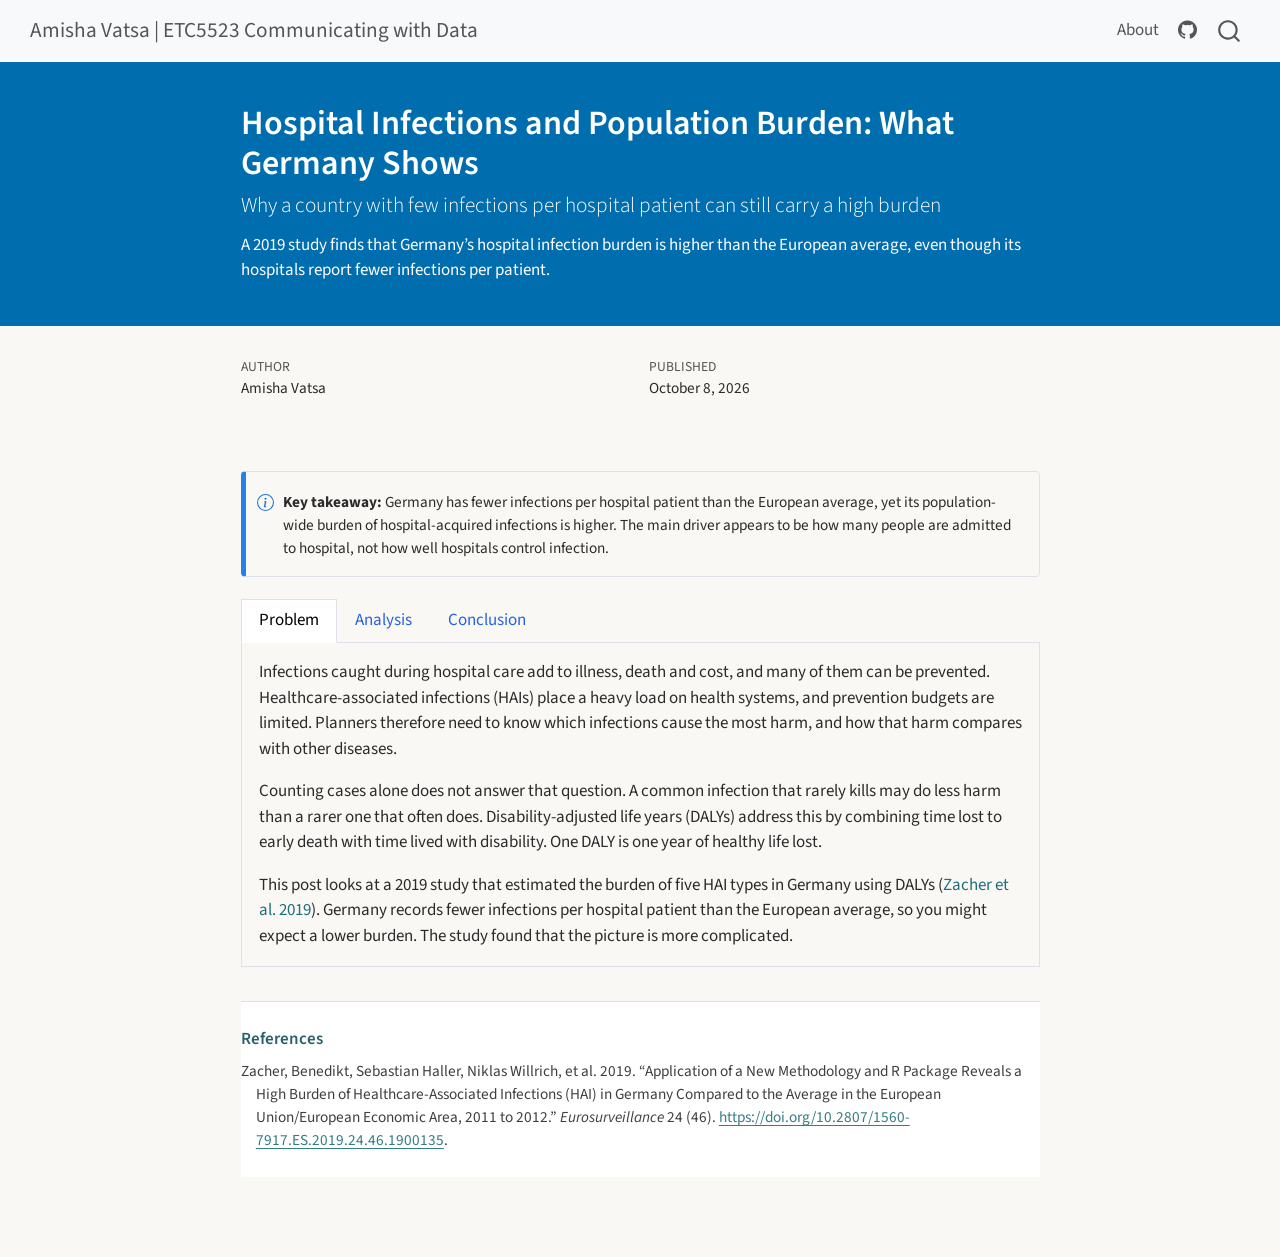
==== posts/hai-germany/index.html @ 8e69d1c5 "Built site for gh-pages" ====
<!DOCTYPE html>
<html xmlns="http://www.w3.org/1999/xhtml" lang="en" xml:lang="en"><head>

<meta charset="utf-8">
<meta name="generator" content="quarto-1.9.31">

<meta name="viewport" content="width=device-width, initial-scale=1.0, user-scalable=yes">

<meta name="author" content="Amisha Vatsa">
<meta name="dcterms.date" content="2026-10-08">
<meta name="description" content="A 2019 study finds that Germany’s hospital infection burden is higher than the European average, even though its hospitals report fewer infections per patient.">

<title>Hospital Infections and Population Burden: What Germany Shows – Amisha Vatsa | ETC5523 Communicating with Data</title>
<style>
/* Default styles provided by pandoc.
** See https://pandoc.org/MANUAL.html#variables-for-html for config info.
*/
code{white-space: pre-wrap;}
span.smallcaps{font-variant: small-caps;}
div.columns{display: flex; gap: min(4vw, 1.5em);}
div.column{flex: auto; overflow-x: auto;}
div.hanging-indent{margin-left: 1.5em; text-indent: -1.5em;}
ul.task-list{list-style: none;}
ul.task-list li input[type="checkbox"] {
  width: 0.8em;
  margin: 0 0.8em 0.2em -1em; /* quarto-specific, see https://github.com/quarto-dev/quarto-cli/issues/4556 */ 
  vertical-align: middle;
}
/* CSS for citations */
div.csl-bib-body { }
div.csl-entry {
  clear: both;
}
.hanging-indent div.csl-entry {
  margin-left:2em;
  text-indent:-2em;
}
div.csl-left-margin {
  min-width:2em;
  float:left;
}
div.csl-right-inline {
  margin-left:2em;
  padding-left:1em;
}
div.csl-indent {
  margin-left: 2em;
}</style>


<script src="../../site_libs/quarto-nav/quarto-nav.js"></script>
<script src="../../site_libs/quarto-nav/headroom.min.js"></script>
<script src="../../site_libs/clipboard/clipboard.min.js"></script>
<script src="../../site_libs/quarto-search/autocomplete.umd.js"></script>
<script src="../../site_libs/quarto-search/fuse.min.js"></script>
<script src="../../site_libs/quarto-search/quarto-search.js"></script>
<meta name="quarto:offset" content="../../">
<script src="../../site_libs/quarto-html/quarto.js" type="module"></script>
<script src="../../site_libs/quarto-html/tabsets/tabsets.js" type="module"></script>
<script src="../../site_libs/quarto-html/popper.min.js"></script>
<script src="../../site_libs/quarto-html/tippy.umd.min.js"></script>
<script src="../../site_libs/quarto-html/anchor.min.js"></script>
<link href="../../site_libs/quarto-html/tippy.css" rel="stylesheet">
<link href="../../site_libs/quarto-html/quarto-syntax-highlighting-7c69b197886ae2a34062761d21e44731.css" rel="stylesheet" id="quarto-text-highlighting-styles">
<script src="../../site_libs/bootstrap/bootstrap.min.js"></script>
<link href="../../site_libs/bootstrap/bootstrap-icons.css" rel="stylesheet">
<link href="../../site_libs/bootstrap/bootstrap-158031087360bce0ff56dc785ce39e06.min.css" rel="stylesheet" append-hash="true" id="quarto-bootstrap" data-mode="light">
<script id="quarto-search-options" type="application/json">{
  "location": "navbar",
  "copy-button": false,
  "collapse-after": 3,
  "panel-placement": "end",
  "type": "overlay",
  "limit": 50,
  "keyboard-shortcut": [
    "f",
    "/",
    "s"
  ],
  "show-item-context": false,
  "language": {
    "search-no-results-text": "No results",
    "search-matching-documents-text": "matching documents",
    "search-copy-link-title": "Copy link to search",
    "search-hide-matches-text": "Hide additional matches",
    "search-more-match-text": "more match in this document",
    "search-more-matches-text": "more matches in this document",
    "search-clear-button-title": "Clear",
    "search-text-placeholder": "",
    "search-detached-cancel-button-title": "Cancel",
    "search-submit-button-title": "Submit",
    "search-label": "Search"
  }
}</script>


<link rel="stylesheet" href="../../styles.css">
</head>

<body class="nav-fixed fullcontent quarto-light">

<div id="quarto-search-results"></div>
  <header id="quarto-header" class="headroom fixed-top quarto-banner">
    <nav class="navbar navbar-expand-lg " data-bs-theme="dark">
      <div class="navbar-container container-fluid">
      <div class="navbar-brand-container mx-auto">
    <a class="navbar-brand" href="../../index.html">
    <span class="navbar-title">Amisha Vatsa | ETC5523 Communicating with Data</span>
    </a>
  </div>
            <div id="quarto-search" class="" title="Search"></div>
          <button class="navbar-toggler" type="button" data-bs-toggle="collapse" data-bs-target="#navbarCollapse" aria-controls="navbarCollapse" role="menu" aria-expanded="false" aria-label="Toggle navigation" onclick="if (window.quartoToggleHeadroom) { window.quartoToggleHeadroom(); }">
  <span class="navbar-toggler-icon"></span>
</button>
          <div class="collapse navbar-collapse" id="navbarCollapse">
            <ul class="navbar-nav navbar-nav-scroll ms-auto">
  <li class="nav-item">
    <a class="nav-link" href="../../about.html"> 
<span class="menu-text">About</span></a>
  </li>  
  <li class="nav-item compact">
    <a class="nav-link" href="https://github.com/avat0006-ai"> <i class="bi bi-github" role="img">
</i> 
<span class="menu-text"></span></a>
  </li>  
</ul>
          </div> <!-- /navcollapse -->
            <div class="quarto-navbar-tools">
</div>
      </div> <!-- /container-fluid -->
    </nav>
</header>
<!-- content -->
<header id="title-block-header" class="quarto-title-block default page-columns page-full">
  <div class="quarto-title-banner page-columns page-full">
    <div class="quarto-title column-body">
      <h1 class="title">Hospital Infections and Population Burden: What Germany Shows</h1>
            <p class="subtitle lead">Why a country with few infections per hospital patient can still carry a high burden</p>
                  <div>
        <div class="description">
          A 2019 study finds that Germany’s hospital infection burden is higher than the European average, even though its hospitals report fewer infections per patient.
        </div>
      </div>
                </div>
  </div>
    
  
  <div class="quarto-title-meta">

      <div>
      <div class="quarto-title-meta-heading">Author</div>
      <div class="quarto-title-meta-contents">
               <p>Amisha Vatsa </p>
            </div>
    </div>
      
      <div>
      <div class="quarto-title-meta-heading">Published</div>
      <div class="quarto-title-meta-contents">
        <p class="date">October 8, 2026</p>
      </div>
    </div>
    
      
    </div>
    
  
  </header><div id="quarto-content" class="quarto-container page-columns page-rows-contents page-layout-article page-navbar">
<!-- sidebar -->
<!-- margin-sidebar -->
    
<!-- main -->
<main class="content quarto-banner-title-block" id="quarto-document-content">





<div class="callout callout-style-simple callout-note">
<div class="callout-body d-flex">
<div class="callout-icon-container">
<i class="callout-icon"></i>
</div>
<div class="callout-body-container">
<p><strong>Key takeaway:</strong> Germany has fewer infections per hospital patient than the European average, yet its population-wide burden of hospital-acquired infections is higher. The main driver appears to be how many people are admitted to hospital, not how well hospitals control infection.</p>
</div>
</div>
</div>
<div class="tabset-margin-container"></div><div class="panel-tabset">
<ul class="nav nav-tabs" role="tablist"><li class="nav-item" role="presentation"><a class="nav-link active" id="tabset-1-1-tab" data-bs-toggle="tab" data-bs-target="#tabset-1-1" role="tab" aria-controls="tabset-1-1" aria-selected="true" href="">Problem</a></li><li class="nav-item" role="presentation"><a class="nav-link" id="tabset-1-2-tab" data-bs-toggle="tab" data-bs-target="#tabset-1-2" role="tab" aria-controls="tabset-1-2" aria-selected="false" href="">Analysis</a></li><li class="nav-item" role="presentation"><a class="nav-link" id="tabset-1-3-tab" data-bs-toggle="tab" data-bs-target="#tabset-1-3" role="tab" aria-controls="tabset-1-3" aria-selected="false" href="">Conclusion</a></li></ul>
<div class="tab-content">
<div id="tabset-1-1" class="tab-pane active" role="tabpanel" aria-labelledby="tabset-1-1-tab">
<p>Infections caught during hospital care add to illness, death and cost, and many of them can be prevented. Healthcare-associated infections (HAIs) place a heavy load on health systems, and prevention budgets are limited. Planners therefore need to know which infections cause the most harm, and how that harm compares with other diseases.</p>
<p>Counting cases alone does not answer that question. A common infection that rarely kills may do less harm than a rarer one that often does. Disability-adjusted life years (DALYs) address this by combining time lost to early death with time lived with disability. One DALY is one year of healthy life lost.</p>
<p>This post looks at a 2019 study that estimated the burden of five HAI types in Germany using DALYs <span class="citation" data-cites="zacher2019">(<a href="#ref-zacher2019" role="doc-biblioref">Zacher et al. 2019</a>)</span>. Germany records fewer infections per hospital patient than the European average, so you might expect a lower burden. The study found that the picture is more complicated.</p>
</div>
<div id="tabset-1-2" class="tab-pane" role="tabpanel" aria-labelledby="tabset-1-2-tab">
<section id="where-the-evidence-comes-from" class="level4">
<h4 class="anchored" data-anchor-id="where-the-evidence-comes-from">Where the evidence comes from</h4>
<p>The figures come from a point prevalence survey of healthcare-associated infections and antimicrobial use. The European Centre for Disease Prevention and Control ran it in acute-care hospitals during 2011 and 2012 <span class="citation" data-cites="zacher2019">(<a href="#ref-zacher2019" role="doc-biblioref">Zacher et al. 2019</a>)</span>. Participating hospitals recorded which patients had an infection on a single day, so the survey is a snapshot rather than a count of every case over the year.</p>
<p>Three sets of hospital data were used. The core German sample contains 46 hospitals and 9,626 patients, selected at random with hospital size taken into account so that it reflects German hospitals as a whole. A second, larger German sample of 132 hospitals was not selected to be representative, and the authors use it mainly to show how much the results depend on which hospitals were included. For comparison, the European data cover 273,753 patients from 1,149 hospitals in 29 EU/EEA countries and Croatia.</p>
<p>To turn these snapshots into yearly estimates, the researchers ran a simulation 1,000 times. Each reported figure is a median, and its 95% uncertainty interval runs from the 2.5th to the 97.5th percentile of the simulated results. The method was released as an open-source R package, so other analysts can check the calculations and reuse them. The study covers five infection types: pneumonia, urinary tract infection, bloodstream infection, surgical site infection and <em>C. difficile</em> infection.</p>
</section>
<section id="what-the-analysis-found" class="level4">
<h4 class="anchored" data-anchor-id="what-the-analysis-found">What the analysis found</h4>
<p><a href="#tbl-overall" class="quarto-xref">Table&nbsp;1</a> summarises the national estimates. Germany’s median burden is 308.2 DALYs per 100,000 people, compared with 290.0 for the EU/EEA average.</p>
<div id="tbl-overall" class="quarto-float quarto-figure quarto-figure-center anchored">
<figure class="quarto-float quarto-float-tbl figure">
<figcaption class="quarto-float-caption-top quarto-float-caption quarto-float-tbl" id="tbl-overall-caption-0ceaefa1-69ba-4598-a22c-09a6ac19f8ca">
Table&nbsp;1: Estimated annual burden of five healthcare-associated infections (HAIs) per 100,000 people, Germany and the EU/EEA average, 2011–2012. Values are medians with 95% uncertainty intervals in brackets.
</figcaption>
<div aria-describedby="tbl-overall-caption-0ceaefa1-69ba-4598-a22c-09a6ac19f8ca">
<table class="caption-top table">
<thead>
<tr class="header">
<th>Measure</th>
<th>Germany</th>
<th>EU/EEA average</th>
</tr>
</thead>
<tbody>
<tr class="odd">
<td>New infections</td>
<td>592.1 (521.7–665.8)</td>
<td>467.9 (456.2–480.2)</td>
</tr>
<tr class="even">
<td>Attributable deaths</td>
<td>20.1 (13.4–28.2)</td>
<td>15.3 (10.2–21.2)</td>
</tr>
<tr class="odd">
<td>DALYs</td>
<td>308.2 (221.2–416.3)</td>
<td>290.0 (214.9–376.9)</td>
</tr>
</tbody>
</table>
</div>
</figure>
</div>
<p>The DALY intervals overlap widely, so the study does not show a clear difference in total burden on this measure alone. The gap in new infections is clearer, because Germany’s interval does not overlap the EU/EEA interval at all. Germany’s hospitals have a lower infection rate among patients, yet the population-wide rate of new infections is higher. The gap is largely explained by how many people are treated in hospital.</p>
<p>Cases and burden are not the same thing. Pneumonia and bloodstream infections make up 28% of cases but 51% of DALYs, because they are more often fatal. Urinary tract infections show the reverse pattern, with 45% of cases but only 27% of DALYs. This is why case counts alone cannot show which infections cause the most harm.</p>
<div class="callout callout-style-simple callout-tip">
<div class="callout-body d-flex">
<div class="callout-icon-container">
<i class="callout-icon"></i>
</div>
<div class="callout-body-container">
<p><strong>What this means for planners:</strong> Reducing avoidable hospital admissions and improving infection control inside hospitals are both worth funding. The study cannot tell you which of the two would save more, so a decision should weigh both and test the choice locally.</p>
</div>
</div>
</div>
<div class="cell">
<div class="cell-output-display">
<div id="fig-burden" class="quarto-float quarto-figure quarto-figure-center anchored">
<figure class="quarto-float quarto-float-fig figure">
<div aria-describedby="fig-burden-caption-0ceaefa1-69ba-4598-a22c-09a6ac19f8ca">
<img src="index_files/figure-html/fig-burden-1.png" class="img-fluid figure-img" width="768">
</div>
<figcaption class="quarto-float-caption-bottom quarto-float-caption quarto-float-fig" id="fig-burden-caption-0ceaefa1-69ba-4598-a22c-09a6ac19f8ca">
Figure&nbsp;1: Estimated DALYs per 100,000 people by infection type, Germany and the EU/EEA average, 2011–2012. Bars show median estimates and error bars show 95% uncertainty intervals. Germany shows the representative German sample. Values from Table 2 of Zacher et al.&nbsp;(2019).
</figcaption>
</figure>
</div>
</div>
</div>
<p><a href="#fig-burden" class="quarto-xref">Figure&nbsp;1</a> breaks the burden down by infection type. The useful comparisons are urinary tract infection and <em>C. difficile</em>, where Germany’s median is higher (82.6 compared with 57.1, and 25.9 compared with 10.0), and pneumonia, where it is lower (86.1 compared with 109.8). Bloodstream and surgical site infections are close to the European figures. The error bars are wide for almost every type, especially for <em>C. difficile</em>, so the ranking between countries should be read with caution.</p>
<p>The authors do not attribute Germany’s higher figure to poor hygiene. Hospital-level infection rates in Germany are lower than the European average, and the authors suggest that good hygiene may partly explain this. The higher population figure instead comes from admissions. Germany admits a large share of its population to hospital, so a lower risk per patient, applied across many more patients, produces a higher burden for the whole population. The authors suggest that Germany’s large number of hospital beds is a probable contributing factor, while noting that this needs further study.</p>
</section>
</div>
<div id="tabset-1-3" class="tab-pane" role="tabpanel" aria-labelledby="tabset-1-3-tab">
<p>This answers the question raised at the start: a low infection rate per hospital patient does not mean a low burden for the population. Germany’s median burden was 308.2 DALYs per 100,000 people, compared with 290.0 for the EU/EEA, although the uncertainty intervals overlap widely. The main driver appears to be how many people are admitted to hospital, not how well hospitals control infection.</p>
<p>For someone planning prevention spending, this changes the question. A country can have good hospital hygiene and still carry a high infection burden if admission rates are high. Prevention could therefore focus on two areas: infection control inside hospitals, for example on urinary tract infections, which make up a large share of cases, and reducing avoidable hospital stays. The study supports both, but it does not show that one matters more than the other.</p>
<p>Three limits matter for decisions. First, the figures come from a single-day snapshot in each hospital, and the larger sample gave higher estimates, so treat the national figure as a rough guide and plan for a range rather than a single number. Second, the severity categories used to estimate remaining life expectancy come from European patients. German patients may be less severely ill than the European average, so the DALY figures for Germany are more likely to be underestimated than overestimated. Third, each infection is counted separately, so a patient with two infections is counted twice, which slightly overstates the burden. The full analysis is in Zacher et al. <span class="citation" data-cites="zacher2019">(<a href="#ref-zacher2019" role="doc-biblioref">Zacher et al. 2019</a>)</span>.</p>
</div>
</div>
</div>




<div id="quarto-appendix" class="default"><section class="quarto-appendix-contents" role="doc-bibliography" id="quarto-bibliography"><h2 class="anchored quarto-appendix-heading">References</h2><div id="refs" class="references csl-bib-body hanging-indent" role="list">
<div id="ref-zacher2019" class="csl-entry" role="listitem">
Zacher, Benedikt, Sebastian Haller, Niklas Willrich, et al. 2019. <span>“Application of a New Methodology and <span>R</span> Package Reveals a High Burden of Healthcare-Associated Infections (<span>HAI</span>) in Germany Compared to the Average in the European Union/European Economic Area, 2011 to 2012.”</span> <em>Eurosurveillance</em> 24 (46). <a href="https://doi.org/10.2807/1560-7917.ES.2019.24.46.1900135">https://doi.org/10.2807/1560-7917.ES.2019.24.46.1900135</a>.
</div>
</div></section></div></main> <!-- /main -->
<script id="quarto-html-after-body" type="application/javascript">
  window.document.addEventListener("DOMContentLoaded", function (event) {
    const icon = "";
    const anchorJS = new window.AnchorJS();
    anchorJS.options = {
      placement: 'right',
      icon: icon
    };
    anchorJS.add('.anchored');
    const isCodeAnnotation = (el) => {
      for (const clz of el.classList) {
        if (clz.startsWith('code-annotation-')) {                     
          return true;
        }
      }
      return false;
    }
    const onCopySuccess = function(e) {
      // button target
      const button = e.trigger;
      // don't keep focus
      button.blur();
      // flash "checked"
      button.classList.add('code-copy-button-checked');
      var currentTitle = button.getAttribute("title");
      button.setAttribute("title", "Copied!");
      let tooltip;
      if (window.bootstrap) {
        button.setAttribute("data-bs-toggle", "tooltip");
        button.setAttribute("data-bs-placement", "left");
        button.setAttribute("data-bs-title", "Copied!");
        tooltip = new bootstrap.Tooltip(button, 
          { trigger: "manual", 
            customClass: "code-copy-button-tooltip",
            offset: [0, -8]});
        tooltip.show();    
      }
      setTimeout(function() {
        if (tooltip) {
          tooltip.hide();
          button.removeAttribute("data-bs-title");
          button.removeAttribute("data-bs-toggle");
          button.removeAttribute("data-bs-placement");
        }
        button.setAttribute("title", currentTitle);
        button.classList.remove('code-copy-button-checked');
      }, 1000);
      // clear code selection
      e.clearSelection();
    }
    const getTextToCopy = function(trigger) {
      const outerScaffold = trigger.parentElement.cloneNode(true);
      const codeEl = outerScaffold.querySelector('code');
      for (const childEl of codeEl.children) {
        if (isCodeAnnotation(childEl)) {
          childEl.remove();
        }
      }
      return codeEl.innerText;
    }
    const clipboard = new window.ClipboardJS('.code-copy-button:not([data-in-quarto-modal])', {
      text: getTextToCopy
    });
    clipboard.on('success', onCopySuccess);
    if (window.document.getElementById('quarto-embedded-source-code-modal')) {
      const clipboardModal = new window.ClipboardJS('.code-copy-button[data-in-quarto-modal]', {
        text: getTextToCopy,
        container: window.document.getElementById('quarto-embedded-source-code-modal')
      });
      clipboardModal.on('success', onCopySuccess);
    }
      var localhostRegex = new RegExp(/^(?:http|https):\/\/localhost\:?[0-9]*\//);
      var mailtoRegex = new RegExp(/^mailto:/);
        var filterRegex = new RegExp('/' + window.location.host + '/');
      var isInternal = (href) => {
          return filterRegex.test(href) || localhostRegex.test(href) || mailtoRegex.test(href);
      }
      // Inspect non-navigation links and adorn them if external
     var links = window.document.querySelectorAll('a[href]:not(.nav-link):not(.navbar-brand):not(.toc-action):not(.sidebar-link):not(.sidebar-item-toggle):not(.pagination-link):not(.no-external):not([aria-hidden]):not(.dropdown-item):not(.quarto-navigation-tool):not(.about-link)');
      for (var i=0; i<links.length; i++) {
        const link = links[i];
        if (!isInternal(link.href)) {
          // undo the damage that might have been done by quarto-nav.js in the case of
          // links that we want to consider external
          if (link.dataset.originalHref !== undefined) {
            link.href = link.dataset.originalHref;
          }
        }
      }
    function tippyHover(el, contentFn, onTriggerFn, onUntriggerFn) {
      const config = {
        allowHTML: true,
        maxWidth: 500,
        delay: 100,
        arrow: false,
        appendTo: function(el) {
            return el.parentElement;
        },
        interactive: true,
        interactiveBorder: 10,
        theme: 'quarto',
        placement: 'bottom-start',
      };
      if (contentFn) {
        config.content = contentFn;
      }
      if (onTriggerFn) {
        config.onTrigger = onTriggerFn;
      }
      if (onUntriggerFn) {
        config.onUntrigger = onUntriggerFn;
      }
      window.tippy(el, config); 
    }
    const noterefs = window.document.querySelectorAll('a[role="doc-noteref"]');
    for (var i=0; i<noterefs.length; i++) {
      const ref = noterefs[i];
      tippyHover(ref, function() {
        // use id or data attribute instead here
        let href = ref.getAttribute('data-footnote-href') || ref.getAttribute('href');
        try { href = new URL(href).hash; } catch {}
        const id = href.replace(/^#\/?/, "");
        const note = window.document.getElementById(id);
        if (note) {
          return note.innerHTML;
        } else {
          return "";
        }
      });
    }
    const xrefs = window.document.querySelectorAll('a.quarto-xref');
    const processXRef = (id, note) => {
      // Strip column container classes
      const stripColumnClz = (el) => {
        el.classList.remove("page-full", "page-columns");
        if (el.children) {
          for (const child of el.children) {
            stripColumnClz(child);
          }
        }
      }
      stripColumnClz(note)
      if (id === null || id.startsWith('sec-')) {
        // Special case sections, only their first couple elements
        const container = document.createElement("div");
        if (note.children && note.children.length > 2) {
          container.appendChild(note.children[0].cloneNode(true));
          for (let i = 1; i < note.children.length; i++) {
            const child = note.children[i];
            if (child.tagName === "P" && child.innerText === "") {
              continue;
            } else {
              container.appendChild(child.cloneNode(true));
              break;
            }
          }
          if (window.Quarto?.typesetMath) {
            window.Quarto.typesetMath(container);
          }
          return container.innerHTML
        } else {
          if (window.Quarto?.typesetMath) {
            window.Quarto.typesetMath(note);
          }
          return note.innerHTML;
        }
      } else {
        // Remove any anchor links if they are present
        const anchorLink = note.querySelector('a.anchorjs-link');
        if (anchorLink) {
          anchorLink.remove();
        }
        if (window.Quarto?.typesetMath) {
          window.Quarto.typesetMath(note);
        }
        if (note.classList.contains("callout")) {
          return note.outerHTML;
        } else {
          return note.innerHTML;
        }
      }
    }
    for (var i=0; i<xrefs.length; i++) {
      const xref = xrefs[i];
      tippyHover(xref, undefined, function(instance) {
        instance.disable();
        let url = xref.getAttribute('href');
        let hash = undefined; 
        if (url.startsWith('#')) {
          hash = url;
        } else {
          try { hash = new URL(url).hash; } catch {}
        }
        if (hash) {
          const id = hash.replace(/^#\/?/, "");
          const note = window.document.getElementById(id);
          if (note !== null) {
            try {
              const html = processXRef(id, note.cloneNode(true));
              instance.setContent(html);
            } finally {
              instance.enable();
              instance.show();
            }
          } else {
            // See if we can fetch this
            fetch(url.split('#')[0])
            .then(res => res.text())
            .then(html => {
              const parser = new DOMParser();
              const htmlDoc = parser.parseFromString(html, "text/html");
              const note = htmlDoc.getElementById(id);
              if (note !== null) {
                const html = processXRef(id, note);
                instance.setContent(html);
              } 
            }).finally(() => {
              instance.enable();
              instance.show();
            });
          }
        } else {
          // See if we can fetch a full url (with no hash to target)
          // This is a special case and we should probably do some content thinning / targeting
          fetch(url)
          .then(res => res.text())
          .then(html => {
            const parser = new DOMParser();
            const htmlDoc = parser.parseFromString(html, "text/html");
            const note = htmlDoc.querySelector('main.content');
            if (note !== null) {
              // This should only happen for chapter cross references
              // (since there is no id in the URL)
              // remove the first header
              if (note.children.length > 0 && note.children[0].tagName === "HEADER") {
                note.children[0].remove();
              }
              const html = processXRef(null, note);
              instance.setContent(html);
            } 
          }).finally(() => {
            instance.enable();
            instance.show();
          });
        }
      }, function(instance) {
      });
    }
        let selectedAnnoteEl;
        const selectorForAnnotation = ( cell, annotation) => {
          let cellAttr = 'data-code-cell="' + cell + '"';
          let lineAttr = 'data-code-annotation="' +  annotation + '"';
          const selector = 'span[' + cellAttr + '][' + lineAttr + ']';
          return selector;
        }
        const selectCodeLines = (annoteEl) => {
          const doc = window.document;
          const targetCell = annoteEl.getAttribute("data-target-cell");
          const targetAnnotation = annoteEl.getAttribute("data-target-annotation");
          const annoteSpan = window.document.querySelector(selectorForAnnotation(targetCell, targetAnnotation));
          const lines = annoteSpan.getAttribute("data-code-lines").split(",");
          const lineIds = lines.map((line) => {
            return targetCell + "-" + line;
          })
          let top = null;
          let height = null;
          let parent = null;
          if (lineIds.length > 0) {
              //compute the position of the single el (top and bottom and make a div)
              const el = window.document.getElementById(lineIds[0]);
              top = el.offsetTop;
              height = el.offsetHeight;
              parent = el.parentElement.parentElement;
            if (lineIds.length > 1) {
              const lastEl = window.document.getElementById(lineIds[lineIds.length - 1]);
              const bottom = lastEl.offsetTop + lastEl.offsetHeight;
              height = bottom - top;
            }
            if (top !== null && height !== null && parent !== null) {
              // cook up a div (if necessary) and position it 
              let div = window.document.getElementById("code-annotation-line-highlight");
              if (div === null) {
                div = window.document.createElement("div");
                div.setAttribute("id", "code-annotation-line-highlight");
                div.style.position = 'absolute';
                parent.appendChild(div);
              }
              div.style.top = top - 2 + "px";
              div.style.height = height + 4 + "px";
              div.style.left = 0;
              let gutterDiv = window.document.getElementById("code-annotation-line-highlight-gutter");
              if (gutterDiv === null) {
                gutterDiv = window.document.createElement("div");
                gutterDiv.setAttribute("id", "code-annotation-line-highlight-gutter");
                gutterDiv.style.position = 'absolute';
                const codeCell = window.document.getElementById(targetCell);
                const gutter = codeCell.querySelector('.code-annotation-gutter');
                gutter.appendChild(gutterDiv);
              }
              gutterDiv.style.top = top - 2 + "px";
              gutterDiv.style.height = height + 4 + "px";
            }
            selectedAnnoteEl = annoteEl;
          }
        };
        const unselectCodeLines = () => {
          const elementsIds = ["code-annotation-line-highlight", "code-annotation-line-highlight-gutter"];
          elementsIds.forEach((elId) => {
            const div = window.document.getElementById(elId);
            if (div) {
              div.remove();
            }
          });
          selectedAnnoteEl = undefined;
        };
          // Handle positioning of the toggle
      window.addEventListener(
        "resize",
        throttle(() => {
          elRect = undefined;
          if (selectedAnnoteEl) {
            selectCodeLines(selectedAnnoteEl);
          }
        }, 10)
      );
      function throttle(fn, ms) {
      let throttle = false;
      let timer;
        return (...args) => {
          if(!throttle) { // first call gets through
              fn.apply(this, args);
              throttle = true;
          } else { // all the others get throttled
              if(timer) clearTimeout(timer); // cancel #2
              timer = setTimeout(() => {
                fn.apply(this, args);
                timer = throttle = false;
              }, ms);
          }
        };
      }
        // Attach click handler to the DT
        const annoteDls = window.document.querySelectorAll('dt[data-target-cell]');
        for (const annoteDlNode of annoteDls) {
          annoteDlNode.addEventListener('click', (event) => {
            const clickedEl = event.target;
            if (clickedEl !== selectedAnnoteEl) {
              unselectCodeLines();
              const activeEl = window.document.querySelector('dt[data-target-cell].code-annotation-active');
              if (activeEl) {
                activeEl.classList.remove('code-annotation-active');
              }
              selectCodeLines(clickedEl);
              clickedEl.classList.add('code-annotation-active');
            } else {
              // Unselect the line
              unselectCodeLines();
              clickedEl.classList.remove('code-annotation-active');
            }
          });
        }
    const findCites = (el) => {
      const parentEl = el.parentElement;
      if (parentEl) {
        const cites = parentEl.dataset.cites;
        if (cites) {
          return {
            el,
            cites: cites.split(' ')
          };
        } else {
          return findCites(el.parentElement)
        }
      } else {
        return undefined;
      }
    };
    var bibliorefs = window.document.querySelectorAll('a[role="doc-biblioref"]');
    for (var i=0; i<bibliorefs.length; i++) {
      const ref = bibliorefs[i];
      const citeInfo = findCites(ref);
      if (citeInfo) {
        tippyHover(citeInfo.el, function() {
          var popup = window.document.createElement('div');
          citeInfo.cites.forEach(function(cite) {
            var citeDiv = window.document.createElement('div');
            citeDiv.classList.add('hanging-indent');
            citeDiv.classList.add('csl-entry');
            var biblioDiv = window.document.getElementById('ref-' + cite);
            if (biblioDiv) {
              citeDiv.innerHTML = biblioDiv.innerHTML;
            }
            popup.appendChild(citeDiv);
          });
          return popup.innerHTML;
        });
      }
    }
  });
  </script>
</div> <!-- /content -->




</body></html>
---- site_libs/quarto-html/tippy.css ----
.tippy-box[data-animation=fade][data-state=hidden]{opacity:0}[data-tippy-root]{max-width:calc(100vw - 10px)}.tippy-box{position:relative;background-color:#333;color:#fff;border-radius:4px;font-size:14px;line-height:1.4;white-space:normal;outline:0;transition-property:transform,visibility,opacity}.tippy-box[data-placement^=top]>.tippy-arrow{bottom:0}.tippy-box[data-placement^=top]>.tippy-arrow:before{bottom:-7px;left:0;border-width:8px 8px 0;border-top-color:initial;transform-origin:center top}.tippy-box[data-placement^=bottom]>.tippy-arrow{top:0}.tippy-box[data-placement^=bottom]>.tippy-arrow:before{top:-7px;left:0;border-width:0 8px 8px;border-bottom-color:initial;transform-origin:center bottom}.tippy-box[data-placement^=left]>.tippy-arrow{right:0}.tippy-box[data-placement^=left]>.tippy-arrow:before{border-width:8px 0 8px 8px;border-left-color:initial;right:-7px;transform-origin:center left}.tippy-box[data-placement^=right]>.tippy-arrow{left:0}.tippy-box[data-placement^=right]>.tippy-arrow:before{left:-7px;border-width:8px 8px 8px 0;border-right-color:initial;transform-origin:center right}.tippy-box[data-inertia][data-state=visible]{transition-timing-function:cubic-bezier(.54,1.5,.38,1.11)}.tippy-arrow{width:16px;height:16px;color:#333}.tippy-arrow:before{content:"";position:absolute;border-color:transparent;border-style:solid}.tippy-content{position:relative;padding:5px 9px;z-index:1}
---- site_libs/quarto-html/quarto-syntax-highlighting-7c69b197886ae2a34062761d21e44731.css ----
/* quarto syntax highlight colors */
:root {
  --quarto-hl-ot-color: #003B4F;
  --quarto-hl-at-color: #657422;
  --quarto-hl-ss-color: #20794D;
  --quarto-hl-an-color: #5E5E5E;
  --quarto-hl-fu-color: #4758AB;
  --quarto-hl-st-color: #20794D;
  --quarto-hl-cf-color: #003B4F;
  --quarto-hl-op-color: #5E5E5E;
  --quarto-hl-er-color: #AD0000;
  --quarto-hl-bn-color: #AD0000;
  --quarto-hl-al-color: #AD0000;
  --quarto-hl-va-color: #111111;
  --quarto-hl-bu-color: inherit;
  --quarto-hl-ex-color: inherit;
  --quarto-hl-pp-color: #AD0000;
  --quarto-hl-in-color: #5E5E5E;
  --quarto-hl-vs-color: #20794D;
  --quarto-hl-wa-color: #5E5E5E;
  --quarto-hl-do-color: #5E5E5E;
  --quarto-hl-im-color: #00769E;
  --quarto-hl-ch-color: #20794D;
  --quarto-hl-dt-color: #AD0000;
  --quarto-hl-fl-color: #AD0000;
  --quarto-hl-co-color: #5E5E5E;
  --quarto-hl-cv-color: #5E5E5E;
  --quarto-hl-cn-color: #8f5902;
  --quarto-hl-sc-color: #5E5E5E;
  --quarto-hl-dv-color: #AD0000;
  --quarto-hl-kw-color: #003B4F;
}

/* other quarto variables */
:root {
  --quarto-font-monospace: SFMono-Regular, Menlo, Monaco, Consolas, "Liberation Mono", "Courier New", monospace;
}

/* syntax highlight based on Pandoc's rules */
pre > code.sourceCode > span {
  color: #003B4F;
}

code.sourceCode > span {
  color: #003B4F;
}

div.sourceCode,
div.sourceCode pre.sourceCode {
  color: #003B4F;
}

/* Normal */
code span {
  color: #003B4F;
}

/* Alert */
code span.al {
  color: #AD0000;
  font-style: inherit;
}

/* Annotation */
code span.an {
  color: #5E5E5E;
  font-style: inherit;
}

/* Attribute */
code span.at {
  color: #657422;
  font-style: inherit;
}

/* BaseN */
code span.bn {
  color: #AD0000;
  font-style: inherit;
}

/* BuiltIn */
code span.bu {
  font-style: inherit;
}

/* ControlFlow */
code span.cf {
  color: #003B4F;
  font-weight: bold;
  font-style: inherit;
}

/* Char */
code span.ch {
  color: #20794D;
  font-style: inherit;
}

/* Constant */
code span.cn {
  color: #8f5902;
  font-style: inherit;
}

/* Comment */
code span.co {
  color: #5E5E5E;
  font-style: inherit;
}

/* CommentVar */
code span.cv {
  color: #5E5E5E;
  font-style: italic;
}

/* Documentation */
code span.do {
  color: #5E5E5E;
  font-style: italic;
}

/* DataType */
code span.dt {
  color: #AD0000;
  font-style: inherit;
}

/* DecVal */
code span.dv {
  color: #AD0000;
  font-style: inherit;
}

/* Error */
code span.er {
  color: #AD0000;
  font-style: inherit;
}

/* Extension */
code span.ex {
  font-style: inherit;
}

/* Float */
code span.fl {
  color: #AD0000;
  font-style: inherit;
}

/* Function */
code span.fu {
  color: #4758AB;
  font-style: inherit;
}

/* Import */
code span.im {
  color: #00769E;
  font-style: inherit;
}

/* Information */
code span.in {
  color: #5E5E5E;
  font-style: inherit;
}

/* Keyword */
code span.kw {
  color: #003B4F;
  font-weight: bold;
  font-style: inherit;
}

/* Operator */
code span.op {
  color: #5E5E5E;
  font-style: inherit;
}

/* Other */
code span.ot {
  color: #003B4F;
  font-style: inherit;
}

/* Preprocessor */
code span.pp {
  color: #AD0000;
  font-style: inherit;
}

/* SpecialChar */
code span.sc {
  color: #5E5E5E;
  font-style: inherit;
}

/* SpecialString */
code span.ss {
  color: #20794D;
  font-style: inherit;
}

/* String */
code span.st {
  color: #20794D;
  font-style: inherit;
}

/* Variable */
code span.va {
  color: #111111;
  font-style: inherit;
}

/* VerbatimString */
code span.vs {
  color: #20794D;
  font-style: inherit;
}

/* Warning */
code span.wa {
  color: #5E5E5E;
  font-style: italic;
}

.prevent-inlining {
  content: "</";
}

/*# sourceMappingURL=606289f1d48f6b05ba16068311e045b6.css.map */
---- styles.css ----
/* css styles */
.navbar-dark, .quarto-title-banner {
  background-color: #006DAE;
}
/* Custom theming: readable background and clear headings */
body {
  background-color: #FAF8F5;
  color: #2B2B2B;
}

h1, h2, h3, h4, h5, h6 {
  color: #14505A;
  font-weight: 600;
}

/* Keep title banner text white so it stays readable on the blue banner */
.quarto-title-banner h1,
.quarto-title-banner h2,
.quarto-title-banner h3,
.quarto-title-banner p {
  color: #FFFFFF;
}

a {
  color: #1F6F78;
}

/* Show more of the top of the head in the profile photo */
img.about-image {
  object-fit: cover;
  object-position: center 20%;
}

/* Make category tags easier to read */
.quarto-category {
  color: #14505A !important;
  border-color: #14505A !important;
  background-color: #FFFFFF;
  font-size: 0.85rem;
  font-weight: 600;
  padding: 0.2em 0.6em;
}
/* Make the post description readable on the blue title banner */
.quarto-title-banner .description,
.quarto-title-banner .quarto-title-description,
.quarto-title-banner .quarto-title-meta-heading,
.quarto-title-banner .quarto-title-description p {
  color: #FFFFFF !important;
  opacity: 1 !important;
}
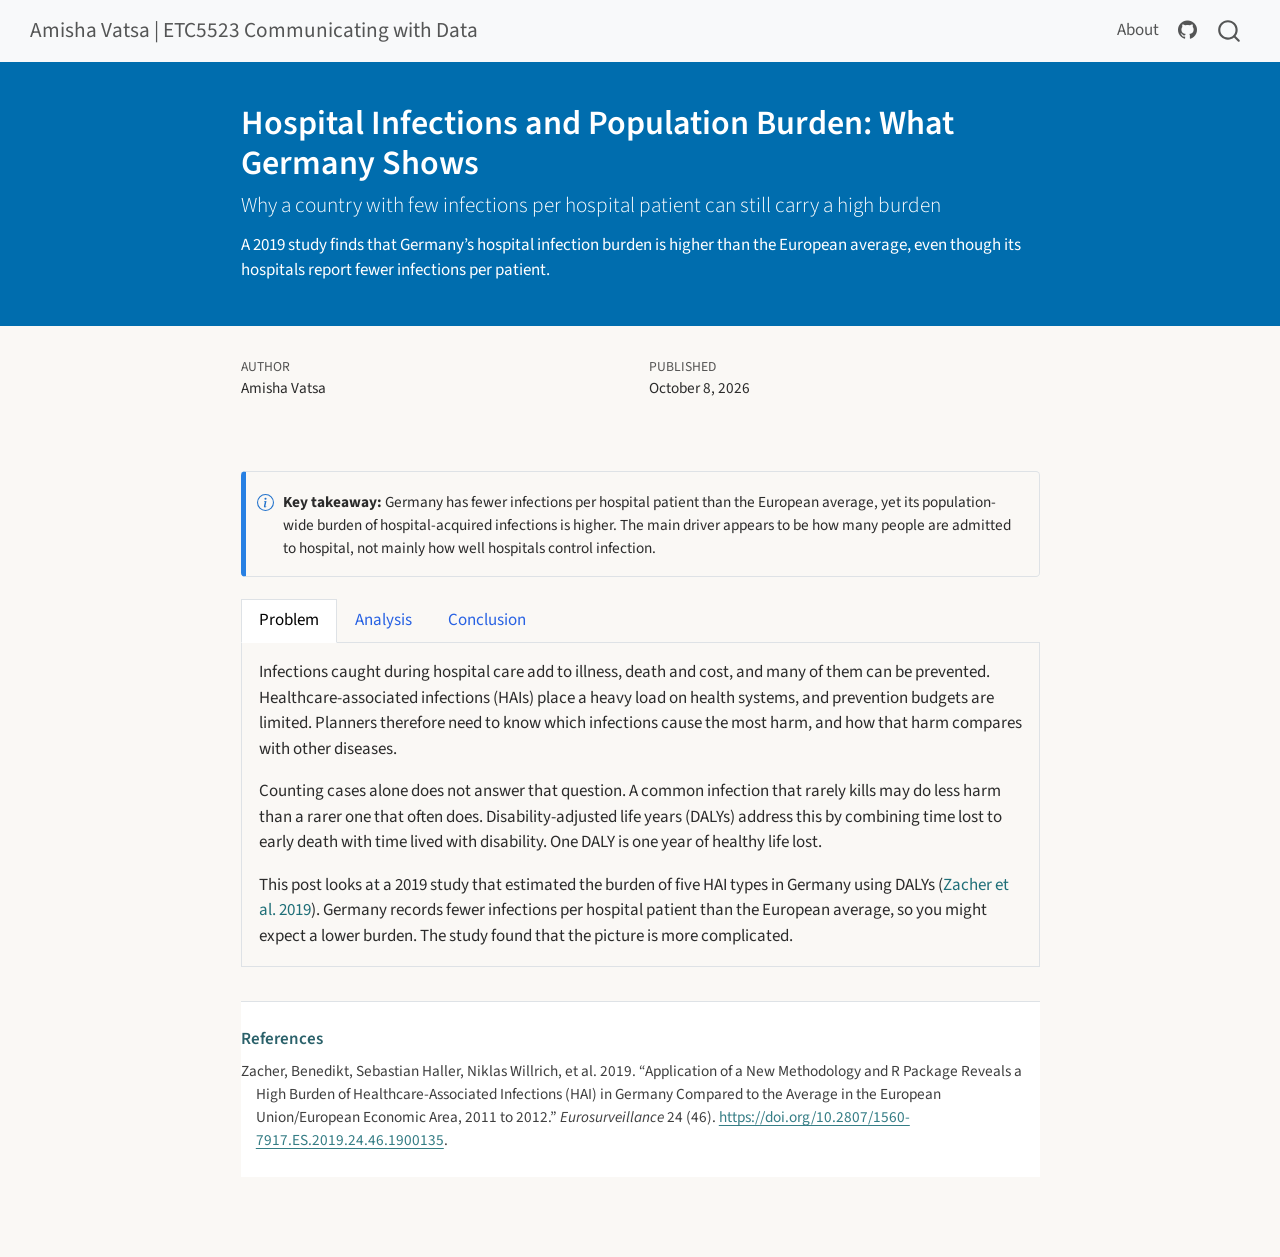
==== commit 5c3d2ccc: "Built site for gh-pages" ====
--- a/posts/hai-germany/index.html
+++ b/posts/hai-germany/index.html
@@ -182,7 +182,7 @@
 <i class="callout-icon"></i>
 </div>
 <div class="callout-body-container">
-<p><strong>Key takeaway:</strong> Germany has fewer infections per hospital patient than the European average, yet its population-wide burden of hospital-acquired infections is higher. The main driver appears to be how many people are admitted to hospital, not how well hospitals control infection.</p>
+<p><strong>Key takeaway:</strong> Germany has fewer infections per hospital patient than the European average, yet its population-wide burden of hospital-acquired infections is higher. The main driver appears to be how many people are admitted to hospital, not mainly how well hospitals control infection.</p>
 </div>
 </div>
 </div>
@@ -270,9 +270,9 @@
 </section>
 </div>
 <div id="tabset-1-3" class="tab-pane" role="tabpanel" aria-labelledby="tabset-1-3-tab">
-<p>This answers the question raised at the start: a low infection rate per hospital patient does not mean a low burden for the population. Germany’s median burden was 308.2 DALYs per 100,000 people, compared with 290.0 for the EU/EEA, although the uncertainty intervals overlap widely. The main driver appears to be how many people are admitted to hospital, not how well hospitals control infection.</p>
+<p>This answers the question raised at the start: a low infection rate per hospital patient does not mean a low burden for the population. Germany’s median burden was 308.2 DALYs per 100,000 people, compared with 290.0 for the EU/EEA, although the uncertainty intervals overlap widely. The main driver appears to be how many people are admitted to hospital, not mainly how well hospitals control infection.</p>
 <p>For someone planning prevention spending, this changes the question. A country can have good hospital hygiene and still carry a high infection burden if admission rates are high. Prevention could therefore focus on two areas: infection control inside hospitals, for example on urinary tract infections, which make up a large share of cases, and reducing avoidable hospital stays. The study supports both, but it does not show that one matters more than the other.</p>
-<p>Three limits matter for decisions. First, the figures come from a single-day snapshot in each hospital, and the larger sample gave higher estimates, so treat the national figure as a rough guide and plan for a range rather than a single number. Second, the severity categories used to estimate remaining life expectancy come from European patients. German patients may be less severely ill than the European average, so the DALY figures for Germany are more likely to be underestimated than overestimated. Third, each infection is counted separately, so a patient with two infections is counted twice, which slightly overstates the burden. The full analysis is in Zacher et al. <span class="citation" data-cites="zacher2019">(<a href="#ref-zacher2019" role="doc-biblioref">Zacher et al. 2019</a>)</span>.</p>
+<p>Three limits matter for decisions. First, the figures come from a single-day snapshot in each hospital, and the larger sample gave higher estimates, so treat the national figure as a rough guide and plan for a range rather than a single number. Second, the severity categories used to estimate remaining life expectancy come from European patients. German patients may be less severely ill than the European average, so the DALY figures for Germany are more likely to be underestimated than overestimated. Third, each infection is counted separately, so a patient with two infections is counted twice, which likely slightly overstates the burden. The full analysis is in Zacher et al. <span class="citation" data-cites="zacher2019">(<a href="#ref-zacher2019" role="doc-biblioref">Zacher et al. 2019</a>)</span>.</p>
 </div>
 </div>
 </div>
@@ -358,7 +358,7 @@
     }
       var localhostRegex = new RegExp(/^(?:http|https):\/\/localhost\:?[0-9]*\//);
       var mailtoRegex = new RegExp(/^mailto:/);
-        var filterRegex = new RegExp('/' + window.location.host + '/');
+        var filterRegex = new RegExp("https:\/\/ETC5523-2026\.github\.io\/etc5523-assignment-3-avat0006-ai\/");
       var isInternal = (href) => {
           return filterRegex.test(href) || localhostRegex.test(href) || mailtoRegex.test(href);
       }
